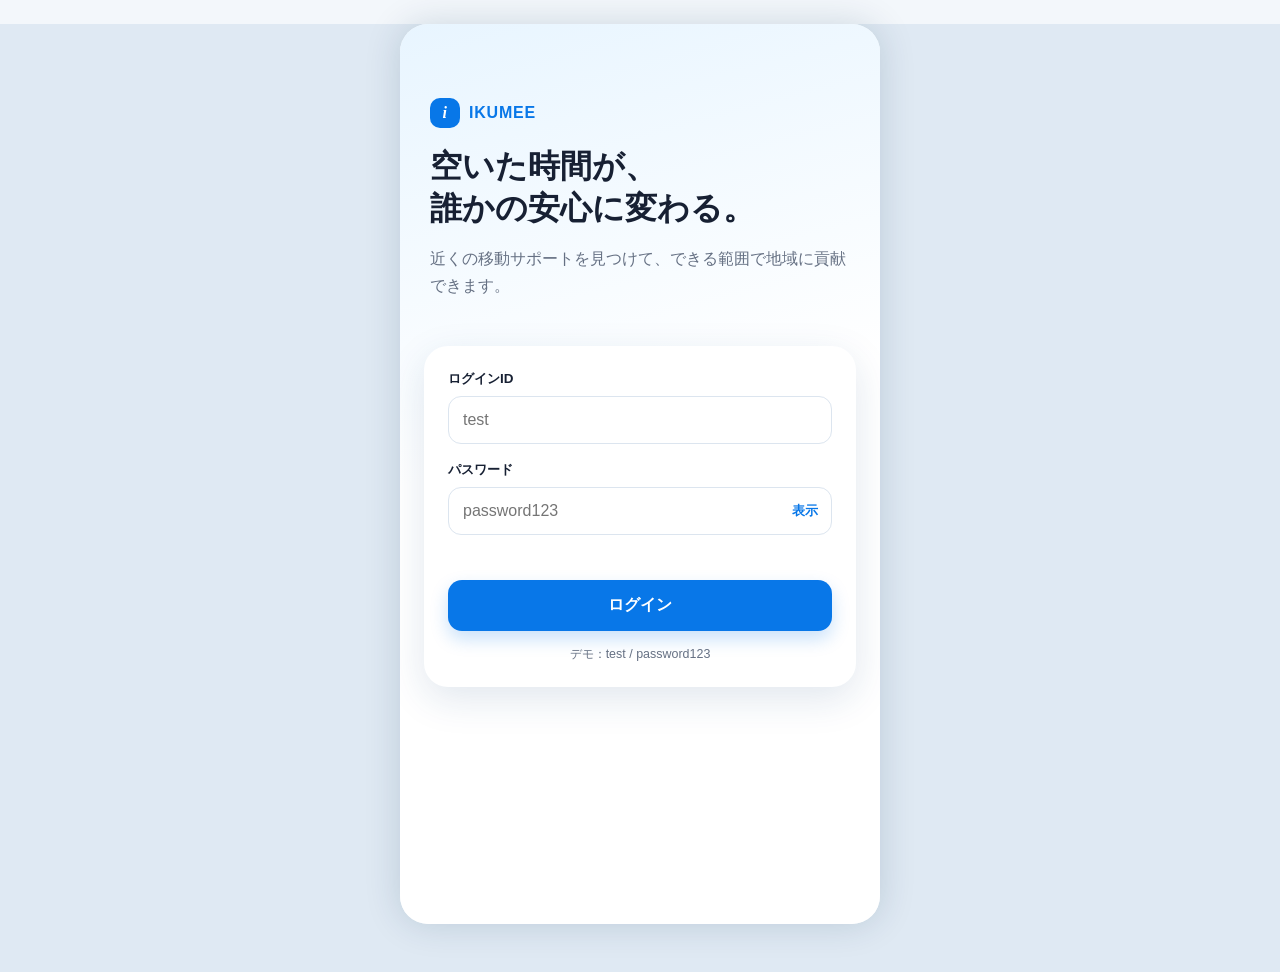
==== supporter/index.html @ 2c36287e "first commit" ====
<!doctype html><html lang="ja"><head><meta charset="utf-8"><meta name="viewport" content="width=device-width,initial-scale=1"><meta name="theme-color" content="#0877e8"><title>IKUMEE | サポーター</title><link rel="stylesheet" href="../assets/style.css"></head>
<body class="app-body"><main class="phone">
<section id="login" class="screen login-screen active"><div class="login-hero"><div class="brand"><span class="brand-mark">i</span><span>IKUMEE</span></div><h1>空いた時間が、<br>誰かの安心に変わる。</h1><p>近くの移動サポートを見つけて、できる範囲で地域に貢献できます。</p></div><form id="loginForm" class="login-card"><div class="field"><label for="loginId">ログインID</label><input id="loginId" autocomplete="username" placeholder="test" required></div><div class="field"><label for="loginPassword">パスワード</label><div class="password-wrap"><input id="loginPassword" type="password" autocomplete="current-password" placeholder="password123" required><button type="button" id="togglePassword" class="text-button">表示</button></div></div><p id="loginError" class="error" role="alert"></p><button class="primary-btn">ログイン</button><p class="login-hint">デモ：test / password123</p></form></section>
<section id="home" class="screen"><header class="topbar"><div class="brand"><span class="brand-mark">i</span><span>IKUMEE</span></div><button class="icon-btn" onclick="go('settings')">☰</button></header><div class="content"><div class="greeting"><div><h2>こんにちは、健太さん</h2><p><span class="verified">● 本人確認済み</span> ・評価 4.9</p></div><div class="avatar">🧑</div></div><div class="hero-card"><small>サポート受付状況</small><h3 style="margin-top:6px">手伝えます</h3><p>現在地から3km以内の依頼を表示しています。</p><button class="primary-btn">受付中 ●</button></div><div class="section-title"><h3>近くの依頼</h3><a>地図で見る</a></div><div class="request-list"><article class="request-card" onclick="go('detail')"><div class="request-top"><div><strong>駅から病院までの付き添い</strong><p>桜ヶ丘駅 中央改札・300m</p></div><span class="request-price">800円</span></div><div class="request-meta"><span class="tag">🤰 妊娠中</span><span class="tag">👶 子連れ</span><span class="tag">25分</span></div></article><article class="request-card"><div class="request-top"><div><strong>券売機の操作とホーム案内</strong><p>若葉駅・1.2km</p></div><span class="request-price">500円</span></div><div class="request-meta"><span class="tag">👴 高齢者</span><span class="tag">15分</span></div></article><article class="request-card"><div class="request-top"><div><strong>車いすで通れる道を案内</strong><p>市民センター前・1.8km</p></div><span class="request-price">700円</span></div><div class="request-meta"><span class="tag">♿ 車いす</span><span class="tag">20分</span></div></article></div></div><nav class="bottom-nav"><button class="nav-btn active"><span>⌂</span>さがす</button><button class="nav-btn"><span>⌖</span>マップ</button><button class="nav-btn"><span>◷</span>活動履歴</button><button class="nav-btn" onclick="go('settings')"><span>♙</span>マイページ</button></nav></section>
<section id="detail" class="screen"><header class="topbar"><button class="icon-btn" onclick="go('home')">‹</button><h1>依頼の詳細</h1><button class="icon-btn">♡</button></header><div class="content"><div class="map"><span class="map-pin">●</span></div><div class="section-title"><div><small style="color:var(--blue);font-weight:800">今日 10:30</small><h3 style="font-size:1.2rem;margin-top:4px">駅から病院までの付き添い</h3></div><b class="price">800円</b></div><div class="request-meta"><span class="tag">🤰 妊娠中</span><span class="tag">👶 子連れ</span><span class="tag">♿ ベビーカー</span></div><div class="section-title"><h3>依頼内容</h3></div><div class="info-card"><p style="font-size:.84rem;line-height:1.8;margin-top:0">妊娠中で、ベビーカーと荷物があります。駅から病院まで安全な道で付き添い、歩道橋ではエレベーターの場所を案内してほしいです。</p><div class="summary-row"><span>集合</span><b>桜ヶ丘駅 中央改札</b></div><div class="summary-row" style="margin-top:11px"><span>目的地</span><b>みらい総合病院</b></div><div class="summary-row" style="margin-top:11px"><span>予定時間</span><b>約25分</b></div></div><div class="assist-box">抱き上げ・医療行為・車への同乗は行わず、危険を感じた場合は駅員や運営へ連絡してください。</div><div class="profile-card"><div class="profile-head"><div class="avatar">👩‍🍼</div><div><strong>佐藤 さくらさん</strong><div class="rating">★★★★★ 4.8（12件）</div><span class="verified">● 本人確認済み</span></div></div></div><button class="primary-btn" style="margin-top:18px" onclick="acceptRequest()">この依頼を引き受ける</button></div></section>
<section id="matched" class="screen"><header class="topbar"><span></span><h1>依頼を引き受けました</h1><button class="icon-btn">⋯</button></header><div class="content"><div class="notice center">依頼者へあなたのプロフィールが共有されました</div><div class="profile-card" style="margin-top:14px"><div class="profile-head"><div class="avatar">👩‍🍼</div><div><strong>佐藤 さくらさん</strong><div class="rating">★★★★★ 4.8（12件）</div><span class="verified">● 本人確認済み</span></div></div></div><div class="section-title"><h3>待ち合わせ場所</h3><small>徒歩 約3分</small></div><div class="map"><span class="map-pin">●</span></div><div class="action-grid" style="margin-top:14px"><button class="secondary-btn">メッセージ</button><button class="secondary-btn">電話する</button></div><div class="safety-row"><button>現在地を共有</button><button>⚠ 緊急・通報</button></div><button class="primary-btn" style="margin-top:18px" onclick="go('activeHelp')">依頼者と合流・支援を開始</button></div></section>
<section id="activeHelp" class="screen"><header class="topbar"><span></span><h1>サポート中</h1><button class="icon-btn">⚠</button></header><div class="content"><div class="progress"><i class="done"></i><i class="current"></i><i></i><i></i></div><div class="hero-card"><small>報酬 800円</small><h3 style="margin-top:8px">みらい総合病院へ移動中</h3><p>依頼者と位置情報を共有しています。</p></div><div class="section-title"><h3>おすすめの移動ルート</h3></div><div class="form-section route-list"><div class="route-item"><div class="route-dot">1</div><div><h4>中央改札を出て右へ</h4><p>混雑を避け、広い通路を利用します</p></div></div><div class="route-item"><div class="route-dot">2</div><div><h4>歩道橋のエレベーター</h4><p>階段を避けてベビーカーで移動できます</p></div></div><div class="route-item"><div class="route-dot">3</div><div><h4>病院の正面受付</h4><p>入口から受付まで約100mです</p></div></div></div><div class="safety-row"><button>運営に相談</button><button>⚠ 緊急連絡</button></div><button class="primary-btn" style="margin-top:18px" onclick="go('complete')">病院に到着・支援を完了</button></div></section>
<section id="complete" class="screen"><div class="content center"><div class="complete-mark">✓</div><h2>サポート完了！</h2><p>さくらさんの移動を支援しました。<br>おつかれさまでした。</p><div class="form-section summary-list"><div class="summary-row"><span>活動時間</span><b>24分</b></div><div class="summary-row"><span>受け取る報酬</span><b class="price">800円</b></div><div class="summary-row"><span>地域貢献ポイント</span><b>＋80 pt</b></div></div><div class="notice">報酬は依頼者の完了確認後、ウォレットへ反映されます。</div><button class="primary-btn" style="margin-top:18px" onclick="go('home')">ホームへ戻る</button></div></section>
<section id="settings" class="screen"><header class="topbar"><button class="icon-btn" onclick="go('home')">‹</button><h1>マイページ</h1><span></span></header><div class="content"><div class="profile-card"><div class="profile-head"><div class="avatar">🧑</div><div><strong>山田 健太</strong><div class="rating">★★★★★ 4.9（42件）</div><p class="verified">● 本人確認済み</p></div></div></div><div class="section-title"><h3>活動状況</h3></div><div class="form-section summary-list"><div class="summary-row"><span>サポート回数</span><b>42回</b></div><div class="summary-row"><span>今月の報酬</span><b>6,400円</b></div><div class="summary-row"><span>地域貢献ポイント</span><b>4,280 pt</b></div></div><button class="danger-btn" onclick="logout()">ログアウト</button></div></section>
</main><script src="../assets/app.js"></script><script>initApp('supporter')</script></body></html>
---- assets/style.css ----
:root{--blue:#0877e8;--blue-dark:#075eb7;--sky:#eaf5ff;--ink:#172033;--muted:#657083;--line:#dce5ef;--white:#fff;--green:#25a66a;--red:#e44f61;--shadow:0 12px 38px rgba(20,72,123,.13);font-family:"Hiragino Sans","Yu Gothic UI",Meiryo,sans-serif;color:var(--ink);background:#f3f7fb;font-size:16px}*{box-sizing:border-box}body{margin:0}button,input,textarea,select{font:inherit}button,a{touch-action:manipulation}.hidden{display:none!important}.landing-body{min-height:100svh;background:radial-gradient(circle at 80% 0,#d8efff 0,transparent 35%),linear-gradient(150deg,#fff 30%,#edf7ff)}.landing{width:min(900px,calc(100% - 40px));margin:auto;min-height:100svh;display:flex;flex-direction:column;justify-content:center;padding:48px 0}.brand{display:flex;align-items:center;gap:9px;font-weight:900;letter-spacing:.05em;color:var(--blue)}.brand--large{font-size:1.5rem}.brand-mark{display:grid;place-items:center;width:30px;height:30px;border-radius:10px;background:var(--blue);color:#fff;font-family:Georgia,serif;font-style:italic}.landing-kicker{color:var(--blue);font-weight:800;margin:26px 0 8px}.landing h1{font-size:clamp(2rem,5vw,3.5rem);line-height:1.25;margin:0;letter-spacing:-.04em}.landing-copy{max-width:640px;color:var(--muted);line-height:1.9}.role-grid{display:grid;grid-template-columns:repeat(2,1fr);gap:18px;margin-top:24px}.role-card{padding:26px;border:1px solid #c8e4fb;border-radius:22px;background:#fff;color:var(--ink);text-decoration:none;box-shadow:var(--shadow);display:grid;gap:8px;transition:.2s}.role-card:hover{transform:translateY(-3px)}.role-card--blue{color:#fff;background:var(--blue);border-color:var(--blue)}.role-icon{font-size:2rem}.role-card strong{font-size:1.2rem}.demo-note{font-size:.84rem;color:var(--muted);margin-top:22px}.app-body{min-height:100svh;background:#dfe9f3}.phone{width:min(100%,480px);min-height:100svh;margin:auto;background:#f7f9fc;position:relative;box-shadow:0 0 36px rgba(15,48,83,.16);overflow:hidden}.screen{display:none;min-height:100svh;padding-bottom:90px;background:#f7f9fc}.screen.active{display:block}.login-screen{padding:32px 24px;background:linear-gradient(165deg,#e8f5ff 0,#fff 45%)}.login-hero{padding:42px 6px 30px}.login-hero h1{font-size:2rem;line-height:1.3;margin:18px 0 10px}.login-hero p{color:var(--muted);line-height:1.7}.login-card{background:#fff;border-radius:24px;padding:24px;box-shadow:var(--shadow)}.field{display:grid;gap:8px;margin-bottom:17px}.field label,.field-label{font-size:.84rem;font-weight:800}.field input,.field textarea,.field select,.money-input{width:100%;border:1.5px solid var(--line);border-radius:13px;padding:14px;background:#fff;color:var(--ink);outline:none}.field input:focus,.field textarea:focus,.field select:focus{border-color:var(--blue);box-shadow:0 0 0 3px #dcebff}.password-wrap{position:relative}.password-wrap input{padding-right:62px}.text-button{border:0;background:none;color:var(--blue);font-weight:800;cursor:pointer}.password-wrap .text-button{position:absolute;right:8px;top:50%;transform:translateY(-50%);font-size:.8rem}.primary-btn,.secondary-btn,.danger-btn{width:100%;border:0;border-radius:14px;padding:15px;font-weight:900;cursor:pointer}.primary-btn{background:var(--blue);color:#fff;box-shadow:0 8px 18px rgba(8,119,232,.22)}.primary-btn:hover{background:var(--blue-dark)}.secondary-btn{background:var(--sky);color:var(--blue)}.danger-btn{background:#fff0f2;color:var(--red)}.login-hint{font-size:.78rem;color:var(--muted);text-align:center;margin:15px 0 0}.error{min-height:20px;color:var(--red);font-size:.8rem;margin:0 0 8px}.topbar{height:64px;padding:12px 18px;display:flex;align-items:center;justify-content:space-between;background:#fff;border-bottom:1px solid #edf1f5;position:sticky;top:0;z-index:10}.topbar h1{font-size:1.05rem;margin:0}.icon-btn{border:0;background:#eef6ff;color:var(--blue);width:40px;height:40px;border-radius:50%;font-size:1.15rem;cursor:pointer}.content{padding:18px}.greeting{display:flex;justify-content:space-between;align-items:center;margin-bottom:15px}.greeting h2{font-size:1.35rem;margin:0 0 5px}.greeting p{margin:0;color:var(--muted);font-size:.85rem}.verified{display:inline-flex;align-items:center;gap:4px;font-size:.7rem;color:var(--blue);font-weight:800}.hero-card{background:linear-gradient(135deg,#0877e8,#28a6f5);color:#fff;padding:22px;border-radius:22px;box-shadow:0 12px 25px rgba(8,119,232,.25);position:relative;overflow:hidden}.hero-card:after{content:"";position:absolute;width:130px;height:130px;border-radius:50%;background:#fff2;right:-40px;top:-50px}.hero-card h3{font-size:1.3rem;margin:0 0 8px}.hero-card p{font-size:.84rem;line-height:1.65;margin:0 0 17px;max-width:290px}.hero-card .primary-btn{background:#fff;color:var(--blue);width:auto;padding:12px 20px;box-shadow:none}.section-title{display:flex;justify-content:space-between;align-items:end;margin:25px 0 12px}.section-title h3{font-size:1rem;margin:0}.section-title a{color:var(--blue);font-size:.78rem;font-weight:700}.status-card,.request-card,.info-card,.profile-card{background:#fff;border:1px solid #edf1f5;border-radius:18px;padding:16px;box-shadow:0 5px 16px rgba(35,72,112,.06)}.status-card{display:flex;gap:13px;align-items:center}.status-icon{display:grid;place-items:center;flex:0 0 44px;height:44px;border-radius:14px;background:var(--sky);font-size:1.3rem}.status-card strong,.request-card strong{display:block;font-size:.92rem;margin-bottom:5px}.status-card p,.request-card p{margin:0;color:var(--muted);font-size:.78rem;line-height:1.5}.quick-grid{display:grid;grid-template-columns:repeat(4,1fr);gap:9px}.quick-item{border:1px solid var(--line);background:#fff;border-radius:15px;padding:12px 5px;display:grid;gap:7px;place-items:center;font-size:.68rem;color:var(--ink)}.quick-item span{font-size:1.25rem}.bottom-nav{position:fixed;bottom:0;width:min(100%,480px);height:74px;background:#fff;border-top:1px solid var(--line);display:grid;grid-template-columns:repeat(4,1fr);z-index:20;padding-bottom:env(safe-area-inset-bottom)}.nav-btn{border:0;background:#fff;color:#8a94a5;font-size:.65rem;display:grid;place-content:center;gap:4px;cursor:pointer}.nav-btn span{font-size:1.25rem}.nav-btn.active{color:var(--blue);font-weight:800}.form-section{background:#fff;border-radius:18px;padding:17px;margin-bottom:14px}.form-section h3{font-size:.95rem;margin:0 0 15px}.chips{display:flex;flex-wrap:wrap;gap:8px}.chip{border:1px solid var(--line);background:#fff;border-radius:100px;padding:9px 13px;font-size:.78rem;cursor:pointer}.chip.selected{border-color:var(--blue);background:var(--sky);color:var(--blue);font-weight:800}.assist-box{padding:13px;border-radius:13px;background:#fff8e7;color:#795614;font-size:.75rem;line-height:1.6;margin-bottom:14px}.summary-list{display:grid;gap:12px}.summary-row{display:flex;justify-content:space-between;gap:20px;border-bottom:1px solid #edf1f5;padding-bottom:11px;font-size:.84rem}.summary-row span{color:var(--muted)}.price{font-size:1.4rem;color:var(--blue);font-weight:900}.matching-animation{height:190px;display:grid;place-items:center;position:relative}.pulse{width:84px;height:84px;border-radius:50%;background:var(--blue);color:#fff;display:grid;place-items:center;font-size:2rem;box-shadow:0 0 0 16px #0877e822,0 0 0 34px #0877e811;animation:pulse 1.7s infinite}@keyframes pulse{50%{box-shadow:0 0 0 25px #0877e811,0 0 0 48px #0877e805}}.center{text-align:center}.center h2{font-size:1.4rem}.center p{color:var(--muted);font-size:.85rem;line-height:1.7}.avatar{width:62px;height:62px;border-radius:50%;background:linear-gradient(135deg,#bee1ff,#e9f5ff);display:grid;place-items:center;font-size:1.8rem;flex:0 0 auto}.profile-head{display:flex;gap:13px;align-items:center}.rating{color:#f3a711;font-size:.8rem}.tag{display:inline-block;padding:6px 9px;border-radius:9px;background:var(--sky);color:var(--blue);font-size:.7rem;font-weight:800}.map{height:155px;border-radius:18px;background-color:#eaf1f4;background-image:linear-gradient(32deg,transparent 46%,#fff 47%,#fff 53%,transparent 54%),linear-gradient(-25deg,transparent 44%,#fff 45%,#fff 52%,transparent 53%);position:relative;overflow:hidden}.map:after{content:"集合場所\A 東口改札前";white-space:pre;position:absolute;left:50%;top:48%;transform:translate(-50%,-50%);background:#fff;padding:8px 12px;border-radius:11px;box-shadow:var(--shadow);font-size:.72rem;font-weight:800;text-align:center}.map-pin{position:absolute;left:47%;top:20%;color:var(--red);font-size:1.7rem}.action-grid{display:grid;grid-template-columns:1fr 1fr;gap:10px}.safety-row{display:flex;gap:9px;margin-top:14px}.safety-row button{flex:1;border:1px solid var(--line);background:#fff;border-radius:12px;padding:10px;font-size:.72rem}.progress{display:flex;justify-content:space-between;position:relative;margin:18px 8px 30px}.progress:before{content:"";position:absolute;height:3px;background:#dce5ef;left:10px;right:10px;top:11px}.progress i{position:relative;width:25px;height:25px;border-radius:50%;background:#dce5ef;border:5px solid #fff;box-shadow:0 0 0 1px #dce5ef}.progress i.done,.progress i.current{background:var(--blue);box-shadow:0 0 0 1px var(--blue)}.progress i.current{animation:pulseDot 1.4s infinite}@keyframes pulseDot{50%{box-shadow:0 0 0 7px #0877e822}}.route-list{display:grid;gap:0}.route-item{display:grid;grid-template-columns:36px 1fr;gap:10px;position:relative;padding-bottom:20px}.route-item:not(:last-child):before{content:"";position:absolute;left:13px;top:24px;bottom:0;width:2px;background:#cfe5fa}.route-dot{width:28px;height:28px;border-radius:50%;background:var(--sky);display:grid;place-items:center;font-size:.75rem;color:var(--blue);font-weight:900}.route-item h4{margin:3px 0 4px;font-size:.84rem}.route-item p{margin:0;font-size:.72rem;color:var(--muted);line-height:1.5}.request-list{display:grid;gap:11px}.request-card{cursor:pointer}.request-top{display:flex;justify-content:space-between;gap:10px}.request-price{color:var(--blue);font-weight:900}.request-meta{display:flex;gap:7px;flex-wrap:wrap;margin-top:11px}.request-meta .tag{background:#f1f4f7;color:#5d6877}.notice{background:#edf8f3;color:#287957;border-radius:13px;padding:12px;font-size:.75rem;line-height:1.6}.complete-mark{width:90px;height:90px;margin:40px auto 20px;border-radius:50%;background:#e5f8ef;color:var(--green);display:grid;place-items:center;font-size:2.8rem}.stars{display:flex;justify-content:center;gap:8px;font-size:2rem;color:#f3a711;margin:18px}.footer-spacer{height:20px}@media(max-width:600px){.role-grid{grid-template-columns:1fr}.landing{padding:30px 0}.phone{box-shadow:none}.app-body{background:#f7f9fc}}@media(min-width:700px){.phone{min-height:900px;margin:24px auto;border-radius:28px}.screen{min-height:900px}.bottom-nav{bottom:24px;border-radius:0 0 28px 28px}.app-body{padding-bottom:24px}}
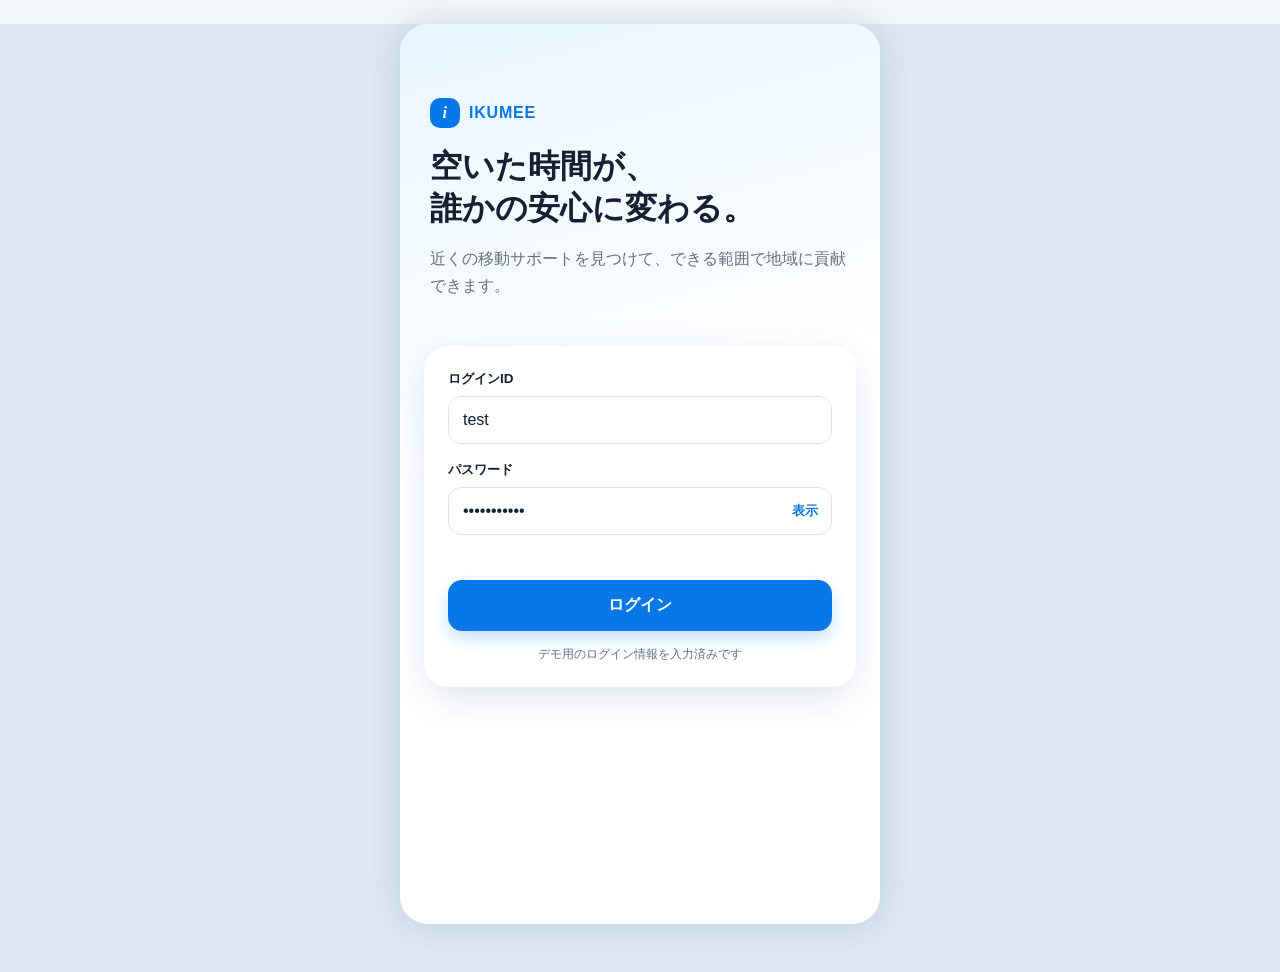
==== commit 4bc6f604: "お年寄りモードの実装" ====
--- a/supporter/index.html
+++ b/supporter/index.html
@@ -1,10 +1,14 @@
-<!doctype html><html lang="ja"><head><meta charset="utf-8"><meta name="viewport" content="width=device-width,initial-scale=1"><meta name="theme-color" content="#0877e8"><title>IKUMEE | サポーター</title><link rel="stylesheet" href="../assets/style.css"></head>
+<!doctype html><html lang="ja"><head><meta charset="utf-8"><meta name="viewport" content="width=device-width,initial-scale=1"><meta name="theme-color" content="#0877e8"><title>IKUMEE | サポーター</title><link rel="stylesheet" href="../assets/style.css"><link rel="stylesheet" href="../assets/enhancements.css"></head>
 <body class="app-body"><main class="phone">
-<section id="login" class="screen login-screen active"><div class="login-hero"><div class="brand"><span class="brand-mark">i</span><span>IKUMEE</span></div><h1>空いた時間が、<br>誰かの安心に変わる。</h1><p>近くの移動サポートを見つけて、できる範囲で地域に貢献できます。</p></div><form id="loginForm" class="login-card"><div class="field"><label for="loginId">ログインID</label><input id="loginId" autocomplete="username" placeholder="test" required></div><div class="field"><label for="loginPassword">パスワード</label><div class="password-wrap"><input id="loginPassword" type="password" autocomplete="current-password" placeholder="password123" required><button type="button" id="togglePassword" class="text-button">表示</button></div></div><p id="loginError" class="error" role="alert"></p><button class="primary-btn">ログイン</button><p class="login-hint">デモ：test / password123</p></form></section>
-<section id="home" class="screen"><header class="topbar"><div class="brand"><span class="brand-mark">i</span><span>IKUMEE</span></div><button class="icon-btn" onclick="go('settings')">☰</button></header><div class="content"><div class="greeting"><div><h2>こんにちは、健太さん</h2><p><span class="verified">● 本人確認済み</span> ・評価 4.9</p></div><div class="avatar">🧑</div></div><div class="hero-card"><small>サポート受付状況</small><h3 style="margin-top:6px">手伝えます</h3><p>現在地から3km以内の依頼を表示しています。</p><button class="primary-btn">受付中 ●</button></div><div class="section-title"><h3>近くの依頼</h3><a>地図で見る</a></div><div class="request-list"><article class="request-card" onclick="go('detail')"><div class="request-top"><div><strong>駅から病院までの付き添い</strong><p>桜ヶ丘駅 中央改札・300m</p></div><span class="request-price">800円</span></div><div class="request-meta"><span class="tag">🤰 妊娠中</span><span class="tag">👶 子連れ</span><span class="tag">25分</span></div></article><article class="request-card"><div class="request-top"><div><strong>券売機の操作とホーム案内</strong><p>若葉駅・1.2km</p></div><span class="request-price">500円</span></div><div class="request-meta"><span class="tag">👴 高齢者</span><span class="tag">15分</span></div></article><article class="request-card"><div class="request-top"><div><strong>車いすで通れる道を案内</strong><p>市民センター前・1.8km</p></div><span class="request-price">700円</span></div><div class="request-meta"><span class="tag">♿ 車いす</span><span class="tag">20分</span></div></article></div></div><nav class="bottom-nav"><button class="nav-btn active"><span>⌂</span>さがす</button><button class="nav-btn"><span>⌖</span>マップ</button><button class="nav-btn"><span>◷</span>活動履歴</button><button class="nav-btn" onclick="go('settings')"><span>♙</span>マイページ</button></nav></section>
+<section id="login" class="screen login-screen active"><div class="login-hero"><div class="brand"><span class="brand-mark">i</span><span>IKUMEE</span></div><h1>空いた時間が、<br>誰かの安心に変わる。</h1><p>近くの移動サポートを見つけて、できる範囲で地域に貢献できます。</p></div><form id="loginForm" class="login-card"><div class="field"><label for="loginId">ログインID</label><input id="loginId" autocomplete="username" value="test" required></div><div class="field"><label for="loginPassword">パスワード</label><div class="password-wrap"><input id="loginPassword" type="password" autocomplete="current-password" value="password123" required><button type="button" id="togglePassword" class="text-button">表示</button></div></div><p id="loginError" class="error" role="alert"></p><button class="primary-btn">ログイン</button><p class="login-hint">デモ用のログイン情報を入力済みです</p></form></section>
+<section id="home" class="screen"><header class="topbar"><div class="brand"><span class="brand-mark">i</span><span>IKUMEE</span></div><button class="icon-btn" onclick="go('settings')">☰</button></header><div class="content"><div class="greeting"><div><h2>こんにちは、健太さん</h2><p><span class="verified">● 本人確認済み</span> ・評価 4.9</p></div><div class="avatar">🧑</div></div><div class="hero-card"><small>サポート受付状況</small><h3 style="margin-top:6px">手伝えます</h3><p>現在地から3km以内の依頼を表示しています。</p><button class="primary-btn">受付中 ●</button></div><div class="section-title"><h3>近くの依頼</h3><a onclick="go('mapScreen')">地図で見る</a></div><div class="request-list"><article class="request-card" onclick="go('detail')"><div class="request-top"><div><strong>駅から病院までの付き添い</strong><p>桜ヶ丘駅 中央改札・300m</p></div><span class="request-price">800円</span></div><div class="request-meta"><span class="tag">🤰 妊娠中</span><span class="tag">👶 子連れ</span><span class="tag">25分</span></div></article><article class="request-card"><div class="request-top"><div><strong>券売機の操作とホーム案内</strong><p>若葉駅・1.2km</p></div><span class="request-price">500円</span></div><div class="request-meta"><span class="tag">👴 高齢者</span><span class="tag">15分</span></div></article><article class="request-card"><div class="request-top"><div><strong>車いすで通れる道を案内</strong><p>市民センター前・1.8km</p></div><span class="request-price">700円</span></div><div class="request-meta"><span class="tag">♿ 車いす</span><span class="tag">20分</span></div></article></div></div><nav class="bottom-nav"><button class="nav-btn active" onclick="go('home')"><span>⌂</span>さがす</button><button class="nav-btn" onclick="go('mapScreen')"><span>⌖</span>マップ</button><button class="nav-btn" onclick="go('history')"><span>◷</span>活動履歴</button><button class="nav-btn" onclick="go('settings')"><span>♙</span>マイページ</button></nav></section>
 <section id="detail" class="screen"><header class="topbar"><button class="icon-btn" onclick="go('home')">‹</button><h1>依頼の詳細</h1><button class="icon-btn">♡</button></header><div class="content"><div class="map"><span class="map-pin">●</span></div><div class="section-title"><div><small style="color:var(--blue);font-weight:800">今日 10:30</small><h3 style="font-size:1.2rem;margin-top:4px">駅から病院までの付き添い</h3></div><b class="price">800円</b></div><div class="request-meta"><span class="tag">🤰 妊娠中</span><span class="tag">👶 子連れ</span><span class="tag">♿ ベビーカー</span></div><div class="section-title"><h3>依頼内容</h3></div><div class="info-card"><p style="font-size:.84rem;line-height:1.8;margin-top:0">妊娠中で、ベビーカーと荷物があります。駅から病院まで安全な道で付き添い、歩道橋ではエレベーターの場所を案内してほしいです。</p><div class="summary-row"><span>集合</span><b>桜ヶ丘駅 中央改札</b></div><div class="summary-row" style="margin-top:11px"><span>目的地</span><b>みらい総合病院</b></div><div class="summary-row" style="margin-top:11px"><span>予定時間</span><b>約25分</b></div></div><div class="assist-box">抱き上げ・医療行為・車への同乗は行わず、危険を感じた場合は駅員や運営へ連絡してください。</div><div class="profile-card"><div class="profile-head"><div class="avatar">👩‍🍼</div><div><strong>佐藤 さくらさん</strong><div class="rating">★★★★★ 4.8（12件）</div><span class="verified">● 本人確認済み</span></div></div></div><button class="primary-btn" style="margin-top:18px" onclick="acceptRequest()">この依頼を引き受ける</button></div></section>
-<section id="matched" class="screen"><header class="topbar"><span></span><h1>依頼を引き受けました</h1><button class="icon-btn">⋯</button></header><div class="content"><div class="notice center">依頼者へあなたのプロフィールが共有されました</div><div class="profile-card" style="margin-top:14px"><div class="profile-head"><div class="avatar">👩‍🍼</div><div><strong>佐藤 さくらさん</strong><div class="rating">★★★★★ 4.8（12件）</div><span class="verified">● 本人確認済み</span></div></div></div><div class="section-title"><h3>待ち合わせ場所</h3><small>徒歩 約3分</small></div><div class="map"><span class="map-pin">●</span></div><div class="action-grid" style="margin-top:14px"><button class="secondary-btn">メッセージ</button><button class="secondary-btn">電話する</button></div><div class="safety-row"><button>現在地を共有</button><button>⚠ 緊急・通報</button></div><button class="primary-btn" style="margin-top:18px" onclick="go('activeHelp')">依頼者と合流・支援を開始</button></div></section>
+<section id="matched" class="screen"><header class="topbar"><span></span><h1>依頼を引き受けました</h1><button class="icon-btn">⋯</button></header><div class="content"><div class="notice center">依頼者へあなたのプロフィールが共有されました</div><div class="profile-card" style="margin-top:14px"><div class="profile-head"><div class="avatar">👩‍🍼</div><div><strong>佐藤 さくらさん</strong><div class="rating">★★★★★ 4.8（12件）</div><span class="verified">● 本人確認済み</span></div></div></div><div class="section-title"><h3>待ち合わせ場所</h3><small>徒歩 約3分</small></div><div class="map"><span class="map-pin">●</span></div><div class="action-grid" style="margin-top:14px"><button class="secondary-btn">メッセージ</button><button class="secondary-btn">電話する</button></div><div class="safety-row"><button>現在地を共有</button><button>⚠ 緊急・通報</button></div><div class="bottom-two"><button class="danger-btn" onclick="openCancel('matched')">辞退する</button><button class="primary-btn" onclick="go('activeHelp')">合流・支援を開始</button></div></div></section>
+<section id="cancel" class="screen"><header class="topbar"><button class="icon-btn" onclick="go(window.cancelBack||'matched')">‹</button><h1>依頼を辞退</h1><span></span></header><div class="content"><h2>理由を選んでください</h2><div class="cancel-list"><label class="cancel-option"><input type="radio" name="cancelReason">予定が変わった</label><label class="cancel-option"><input type="radio" name="cancelReason">時間内に到着できない</label><label class="cancel-option"><input type="radio" name="cancelReason">支援が難しいと判断した</label><label class="cancel-option"><input type="radio" name="cancelReason">その他</label></div><p id="cancelError" class="error" style="margin-top:12px"></p><button class="danger-btn" onclick="finishCancel()">この依頼を辞退する</button></div></section>
+<section id="cancelled" class="screen"><div class="content center"><div class="complete-mark" style="background:#f1f4f7;color:var(--muted)">✓</div><h2>依頼を辞退しました</h2><p>依頼者には辞退したことが通知されます。</p><button class="primary-btn" onclick="go('home')">依頼一覧へ戻る</button></div></section>
 <section id="activeHelp" class="screen"><header class="topbar"><span></span><h1>サポート中</h1><button class="icon-btn">⚠</button></header><div class="content"><div class="progress"><i class="done"></i><i class="current"></i><i></i><i></i></div><div class="hero-card"><small>報酬 800円</small><h3 style="margin-top:8px">みらい総合病院へ移動中</h3><p>依頼者と位置情報を共有しています。</p></div><div class="section-title"><h3>おすすめの移動ルート</h3></div><div class="form-section route-list"><div class="route-item"><div class="route-dot">1</div><div><h4>中央改札を出て右へ</h4><p>混雑を避け、広い通路を利用します</p></div></div><div class="route-item"><div class="route-dot">2</div><div><h4>歩道橋のエレベーター</h4><p>階段を避けてベビーカーで移動できます</p></div></div><div class="route-item"><div class="route-dot">3</div><div><h4>病院の正面受付</h4><p>入口から受付まで約100mです</p></div></div></div><div class="safety-row"><button>運営に相談</button><button>⚠ 緊急連絡</button></div><button class="primary-btn" style="margin-top:18px" onclick="go('complete')">病院に到着・支援を完了</button></div></section>
-<section id="complete" class="screen"><div class="content center"><div class="complete-mark">✓</div><h2>サポート完了！</h2><p>さくらさんの移動を支援しました。<br>おつかれさまでした。</p><div class="form-section summary-list"><div class="summary-row"><span>活動時間</span><b>24分</b></div><div class="summary-row"><span>受け取る報酬</span><b class="price">800円</b></div><div class="summary-row"><span>地域貢献ポイント</span><b>＋80 pt</b></div></div><div class="notice">報酬は依頼者の完了確認後、ウォレットへ反映されます。</div><button class="primary-btn" style="margin-top:18px" onclick="go('home')">ホームへ戻る</button></div></section>
-<section id="settings" class="screen"><header class="topbar"><button class="icon-btn" onclick="go('home')">‹</button><h1>マイページ</h1><span></span></header><div class="content"><div class="profile-card"><div class="profile-head"><div class="avatar">🧑</div><div><strong>山田 健太</strong><div class="rating">★★★★★ 4.9（42件）</div><p class="verified">● 本人確認済み</p></div></div></div><div class="section-title"><h3>活動状況</h3></div><div class="form-section summary-list"><div class="summary-row"><span>サポート回数</span><b>42回</b></div><div class="summary-row"><span>今月の報酬</span><b>6,400円</b></div><div class="summary-row"><span>地域貢献ポイント</span><b>4,280 pt</b></div></div><button class="danger-btn" onclick="logout()">ログアウト</button></div></section>
+<section id="complete" class="screen"><div class="content center"><div class="complete-mark">✓</div><h2>サポート完了！</h2><p>さくらさんの移動を支援しました。<br>おつかれさまでした。</p><div class="form-section summary-list"><div class="summary-row"><span>活動時間</span><b>24分</b></div><div class="summary-row"><span>受け取る報酬</span><b class="price">800円</b></div></div><div class="notice">報酬は依頼者の完了確認後、ウォレットへ反映されます。</div><button class="primary-btn" style="margin-top:18px" onclick="go('home')">ホームへ戻る</button></div></section>
+<section id="mapScreen" class="screen"><header class="topbar"><div class="brand"><span class="brand-mark">i</span><span>IKUMEE</span></div><h1>近くの依頼マップ</h1><span></span></header><div class="content"><p class="screen-subtitle">現在地から3km以内の依頼を表示中</p><div class="map map-large" style="margin-top:15px"><span class="map-pin">●</span></div><div class="request-card" style="margin-top:-80px;position:relative;z-index:2" onclick="go('detail')"><div class="request-top"><div><strong>駅から病院までの付き添い</strong><p>現在地から300m・今日10:30</p></div><span class="request-price">800円</span></div></div></div><nav class="bottom-nav"><button class="nav-btn" onclick="go('home')"><span>⌂</span>さがす</button><button class="nav-btn active"><span>⌖</span>マップ</button><button class="nav-btn" onclick="go('history')"><span>◷</span>活動履歴</button><button class="nav-btn" onclick="go('settings')"><span>♙</span>マイページ</button></nav></section>
+<section id="history" class="screen"><header class="topbar"><div class="brand"><span class="brand-mark">i</span><span>IKUMEE</span></div><h1>活動履歴</h1><span></span></header><div class="content"><div class="section-title"><h3>これまでのサポート</h3><small>全42件</small></div><div class="request-list"><article class="request-card"><div class="request-top"><div><strong>病院までの付き添い</strong><p>7月18日・24分・完了</p></div><span class="request-price">800円</span></div></article><article class="request-card"><div class="request-top"><div><strong>駅構内の道案内</strong><p>7月12日・15分・完了</p></div><span class="request-price">500円</span></div></article><article class="request-card"><div class="request-top"><div><strong>買い物の荷物運び</strong><p>7月5日・32分・完了</p></div><span class="request-price">1,000円</span></div></article></div></div><nav class="bottom-nav"><button class="nav-btn" onclick="go('home')"><span>⌂</span>さがす</button><button class="nav-btn" onclick="go('mapScreen')"><span>⌖</span>マップ</button><button class="nav-btn active"><span>◷</span>活動履歴</button><button class="nav-btn" onclick="go('settings')"><span>♙</span>マイページ</button></nav></section>
+<section id="settings" class="screen"><header class="topbar"><button class="icon-btn" onclick="go('home')">‹</button><h1>マイページ</h1><span></span></header><div class="content"><div class="profile-card"><div class="profile-head"><div class="avatar">🧑</div><div><strong>山田 健太</strong><div class="rating">★★★★★ 4.9（42件）</div><p class="verified">● 本人確認済み</p></div></div></div><div class="section-title"><h3>活動状況</h3></div><div class="form-section summary-list"><div class="summary-row"><span>サポート回数</span><b>42回</b></div><div class="summary-row"><span>今月の報酬</span><b>6,400円</b></div></div><button class="danger-btn" onclick="logout()">ログアウト</button></div></section>
 </main><script src="../assets/app.js"></script><script>initApp('supporter')</script></body></html>
--- a/assets/enhancements.css
+++ b/assets/enhancements.css
@@ -0,0 +1,4 @@
+.mode-grid{display:grid;gap:14px;margin-top:22px}.mode-card{border:2px solid var(--line);background:#fff;border-radius:20px;padding:20px;text-align:left;cursor:pointer}.mode-card strong{display:block;font-size:1.05rem;margin-bottom:5px}.mode-card small{color:var(--muted);line-height:1.5}.mode-card--senior{border-color:var(--blue);background:var(--sky)}.mode-card--senior strong{color:var(--blue)}
+.simple-home{padding:24px 20px}.simple-home .brand{margin-bottom:28px}.simple-home h1{font-size:1.8rem;line-height:1.45;margin:0 0 12px}.simple-home p{font-size:1.1rem;line-height:1.7;color:#3d4755}.senior-action{width:100%;min-height:78px;border:0;border-radius:18px;background:var(--blue);color:#fff;font-size:1.25rem;font-weight:900;margin:10px 0;cursor:pointer}.senior-action.secondary{background:#fff;color:var(--blue);border:3px solid var(--blue)}
+.senior-mode .screen{font-size:19px}.senior-mode .topbar{height:76px}.senior-mode .topbar h1{font-size:1.25rem}.senior-mode .field label,.senior-mode .field-label{font-size:1.05rem}.senior-mode .field input,.senior-mode .field textarea,.senior-mode .field select{font-size:1.08rem;padding:18px;border-width:2px}.senior-mode .form-section h3{font-size:1.15rem}.senior-mode .primary-btn,.senior-mode .secondary-btn,.senior-mode .danger-btn{font-size:1.1rem;padding:19px}.senior-mode .assist-box{font-size:.95rem}
+.cancel-list{display:grid;gap:10px}.cancel-option{display:flex;align-items:center;gap:12px;padding:15px;border:1px solid var(--line);border-radius:14px;background:#fff;font-size:.9rem}.cancel-option input{width:20px;height:20px;accent-color:var(--blue)}.map-large{height:520px}.screen-subtitle{color:var(--muted);font-size:.82rem;margin-top:-5px}.bottom-two{display:grid;grid-template-columns:1fr 1.7fr;gap:10px;margin-top:18px}
